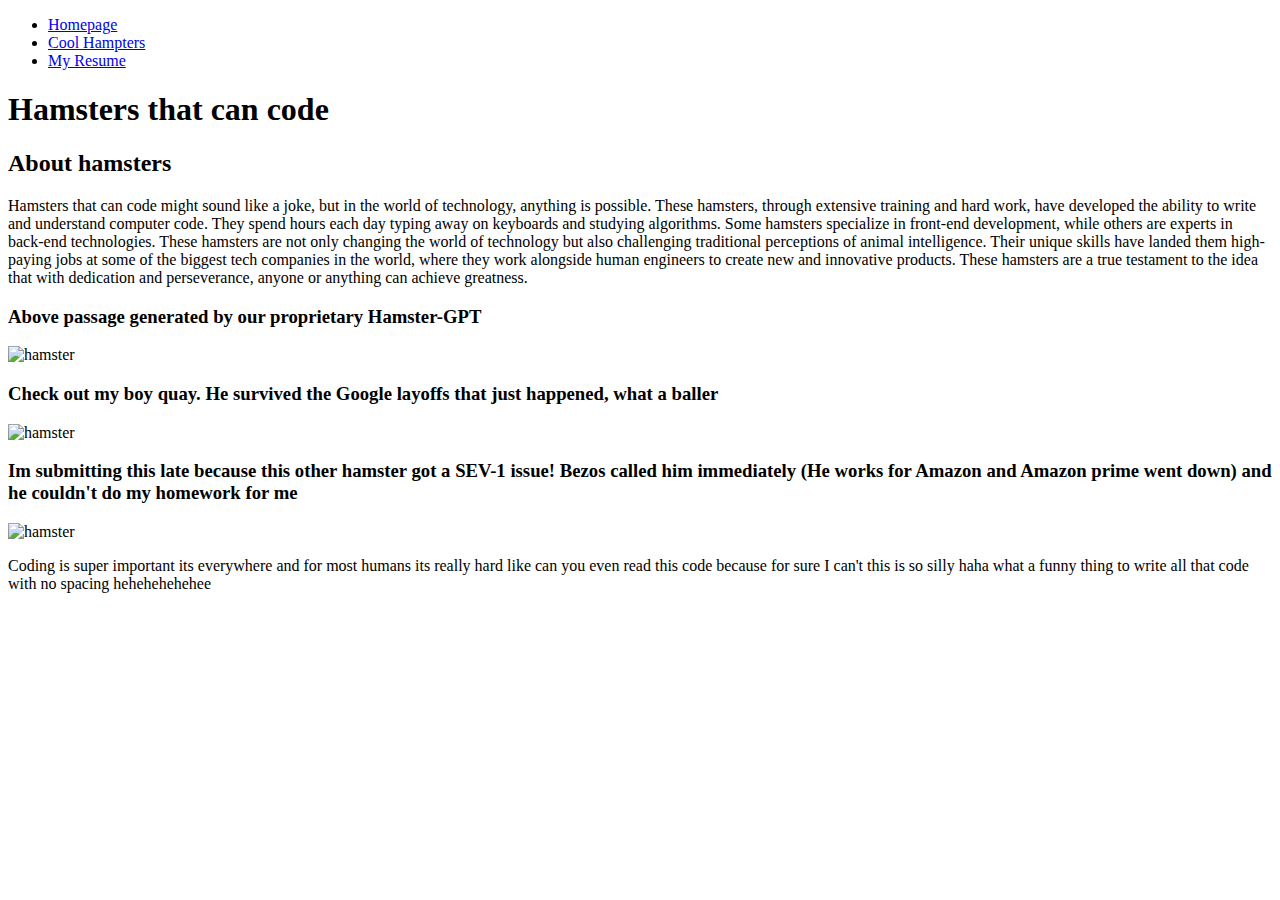
==== index.html @ 9d8e7906 "reformat things" ====
<!DOCTYPE html>
<html lang = "en">
  <head>
    <meta charset = "UTF-8">
    <title> Mark Lou </title>
  </head>
  
  <body>
    <header>
      <nav>
        <ul>
          <li> <a href = "index.html">Homepage</a> </li>
          <li> <a href = "hamsters.html">Cool Hampters</a> </li>
          <li> <a href = "resume.html">My Resume</a> </li>
        </ul>
      </nav>
    </header>

    <h1>Hamsters that can code</h1>
    <h2>About hamsters</h2>
    <p>Hamsters that can code might sound like a joke, but in the world of technology, anything is possible. These hamsters, through extensive training and hard work, have developed the ability to write and understand computer code. They spend hours each day typing away on keyboards and studying algorithms. Some hamsters specialize in front-end development, while others are experts in back-end technologies. These hamsters are not only changing the world of technology but also challenging traditional perceptions of animal intelligence. Their unique skills have landed them high-paying jobs at some of the biggest tech companies in the world, where they work alongside human engineers to create new and innovative products. These hamsters are a true testament to the idea that with dedication and perseverance, anyone or anything can achieve greatness. </p>
    <h3>Above passage generated by our proprietary Hamster-GPT</h3>
    <img src="https://thumbs.dreamstime.com/z/hamster-riding-bike-13423296.jpg" alt="hamster">
    <h3>Check out my boy quay. He survived the Google layoffs that just happened, what a baller</h3>
    <img src="https://preview.redd.it/rrwngkxqu9m61.jpg?auto=webp&s=018e5d558223c693f01a35726063505bb9999018" alt="hamster">
    <h3>Im submitting this late because this other hamster got a SEV-1 issue! Bezos called him immediately (He works for Amazon and Amazon prime went down) and he couldn't do my homework for me</h3>
    <img src="https://wallpapers.com/images/featured/avfu043y2kv52wha.jpg" alt="hamster">
    <p>Coding is super important its everywhere and for most humans its really hard like can you even read this code because for sure I can't this is so silly haha what a funny thing to write all that code with no spacing hehehehehehee </p>
  </body>
</html>
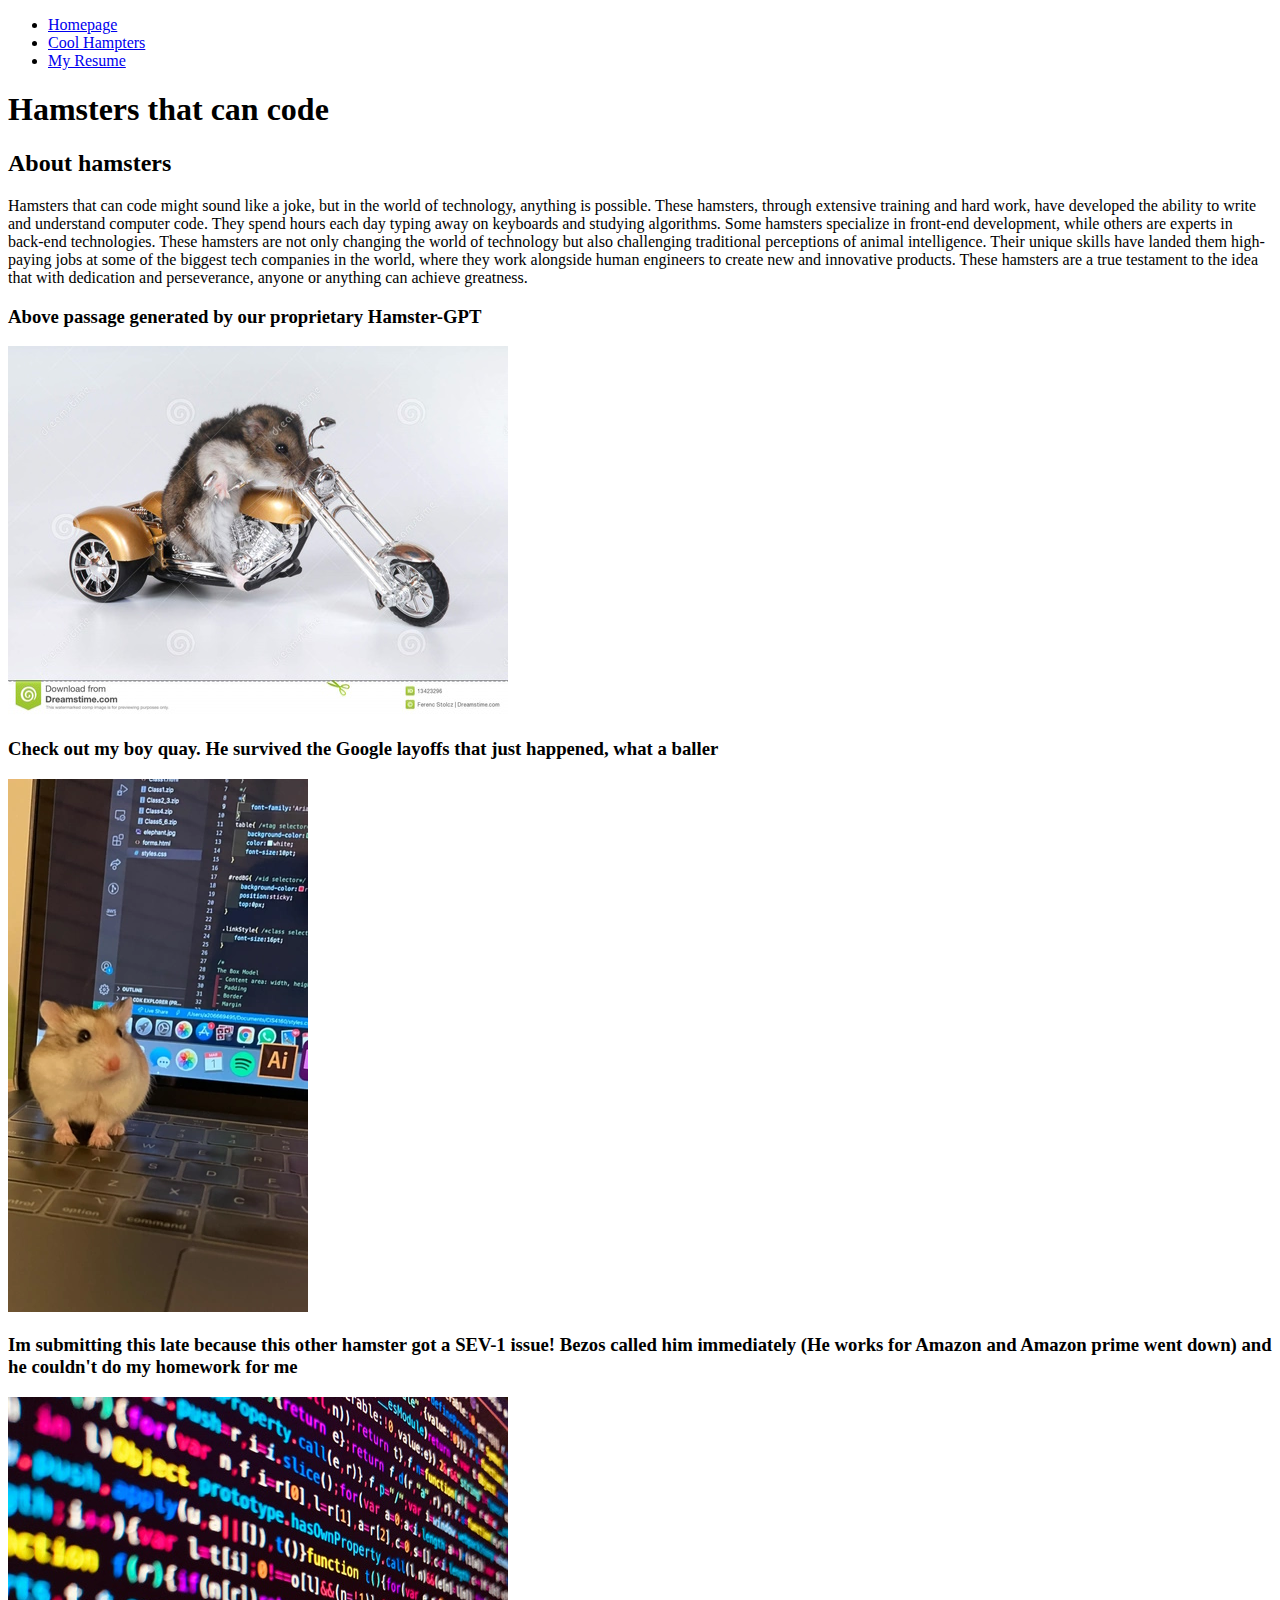
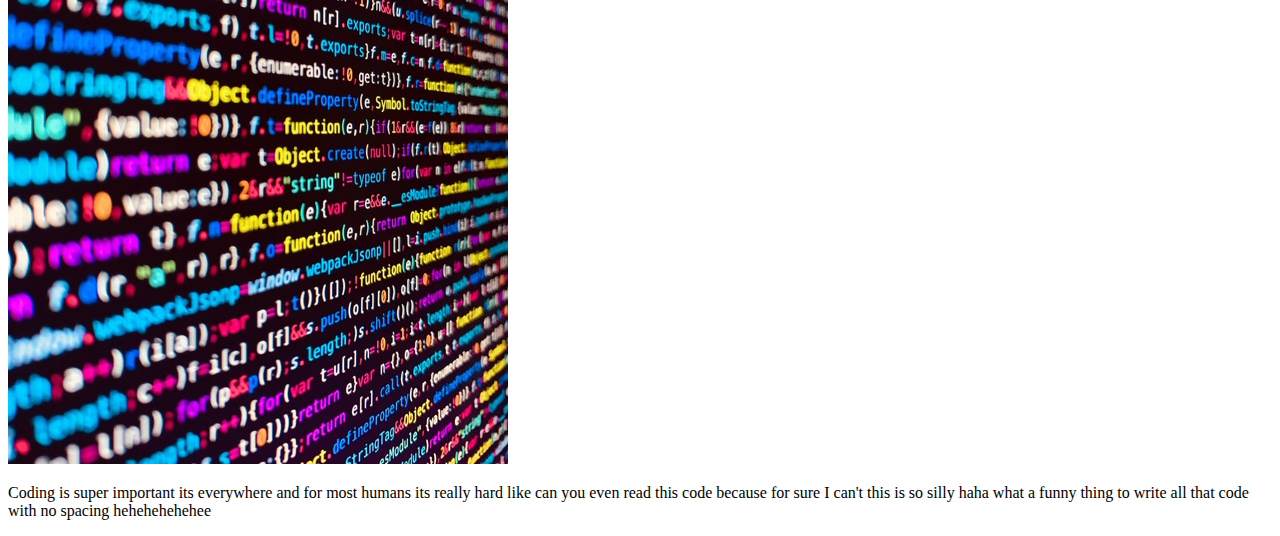
==== commit 4d5097d2: "add sections and resize images" ====
--- a/index.html
+++ b/index.html
@@ -4,7 +4,7 @@
     <meta charset = "UTF-8">
     <title> Mark Lou </title>
   </head>
-  
+
   <body>
     <header>
       <nav>
@@ -20,11 +20,11 @@
     <h2>About hamsters</h2>
     <p>Hamsters that can code might sound like a joke, but in the world of technology, anything is possible. These hamsters, through extensive training and hard work, have developed the ability to write and understand computer code. They spend hours each day typing away on keyboards and studying algorithms. Some hamsters specialize in front-end development, while others are experts in back-end technologies. These hamsters are not only changing the world of technology but also challenging traditional perceptions of animal intelligence. Their unique skills have landed them high-paying jobs at some of the biggest tech companies in the world, where they work alongside human engineers to create new and innovative products. These hamsters are a true testament to the idea that with dedication and perseverance, anyone or anything can achieve greatness. </p>
     <h3>Above passage generated by our proprietary Hamster-GPT</h3>
-    <img src="https://thumbs.dreamstime.com/z/hamster-riding-bike-13423296.jpg" alt="hamster">
+    <img src="media/motorcycle.jpg" alt="hamster">
     <h3>Check out my boy quay. He survived the Google layoffs that just happened, what a baller</h3>
-    <img src="https://preview.redd.it/rrwngkxqu9m61.jpg?auto=webp&s=018e5d558223c693f01a35726063505bb9999018" alt="hamster">
+    <img src="media/quay.webp" alt="hamster">
     <h3>Im submitting this late because this other hamster got a SEV-1 issue! Bezos called him immediately (He works for Amazon and Amazon prime went down) and he couldn't do my homework for me</h3>
-    <img src="https://wallpapers.com/images/featured/avfu043y2kv52wha.jpg" alt="hamster">
+    <img src="media/code.jpg" alt="hamster">
     <p>Coding is super important its everywhere and for most humans its really hard like can you even read this code because for sure I can't this is so silly haha what a funny thing to write all that code with no spacing hehehehehehee </p>
   </body>
 </html>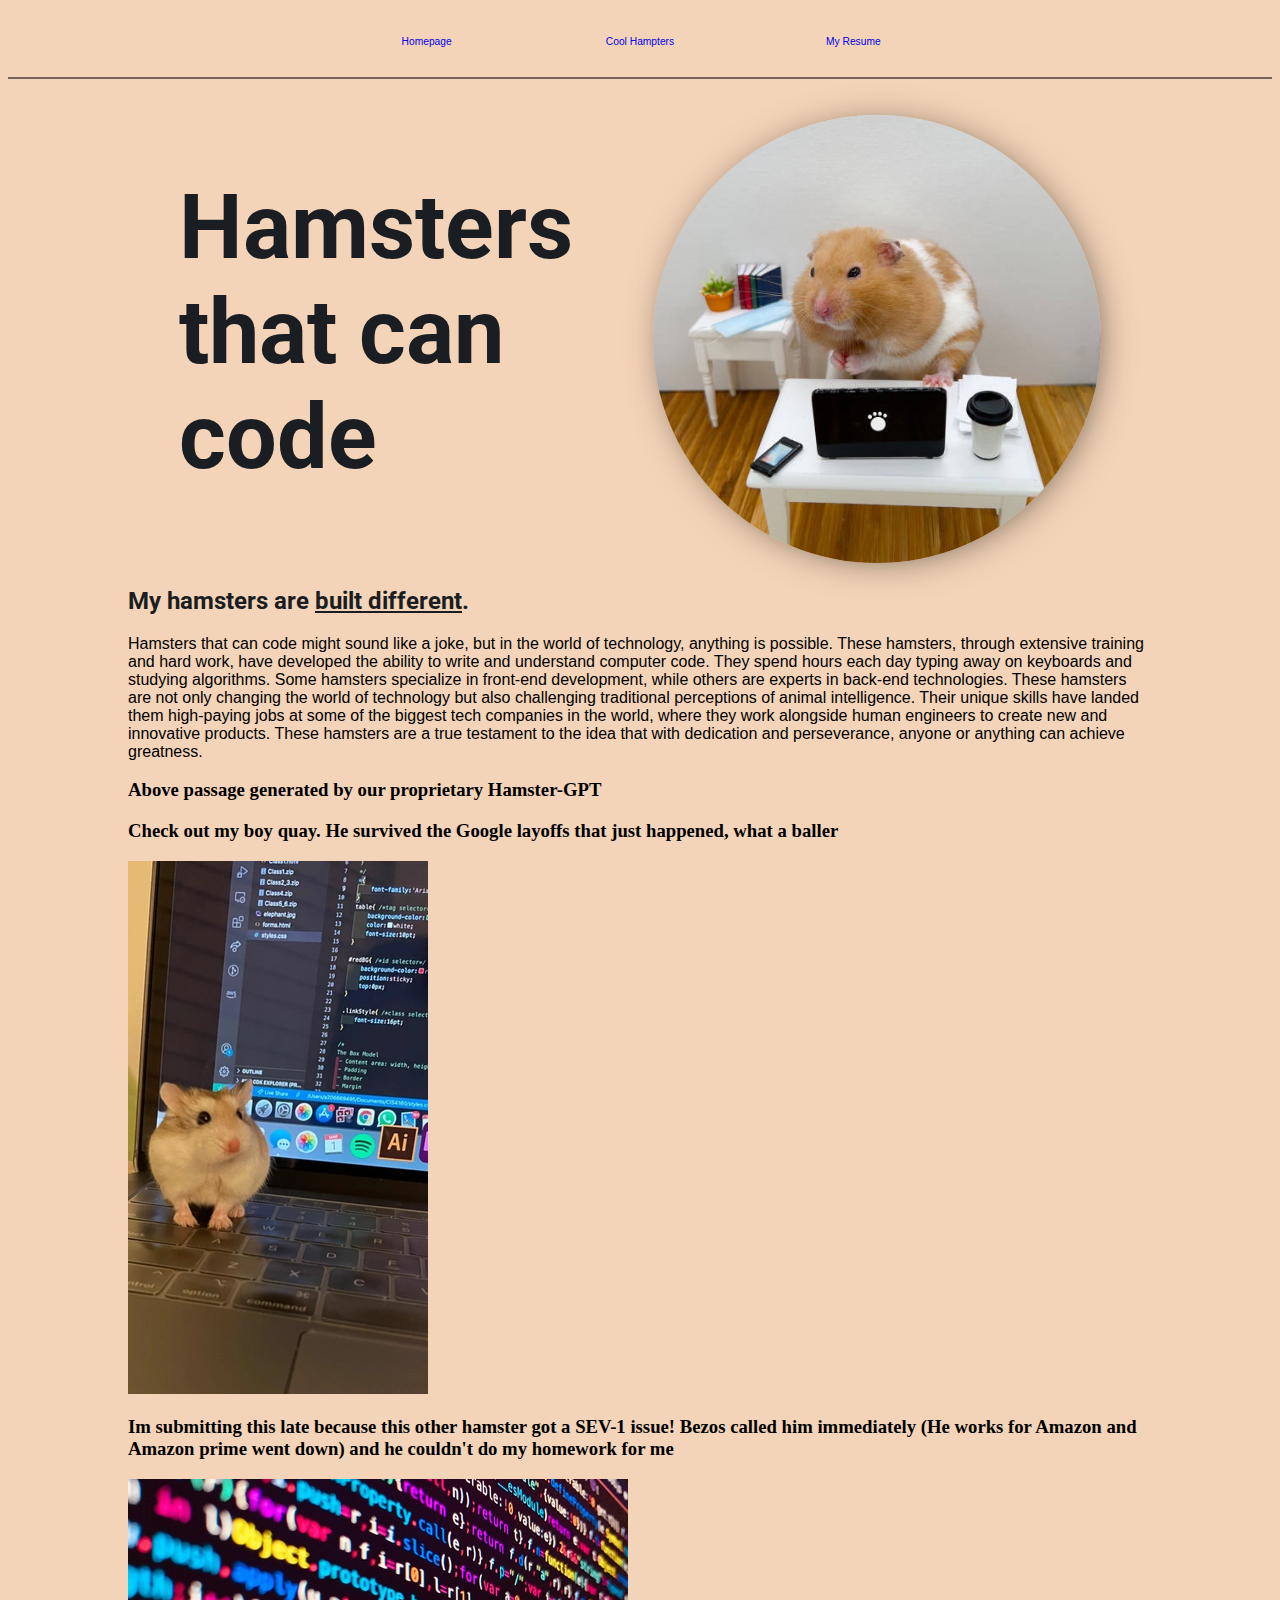
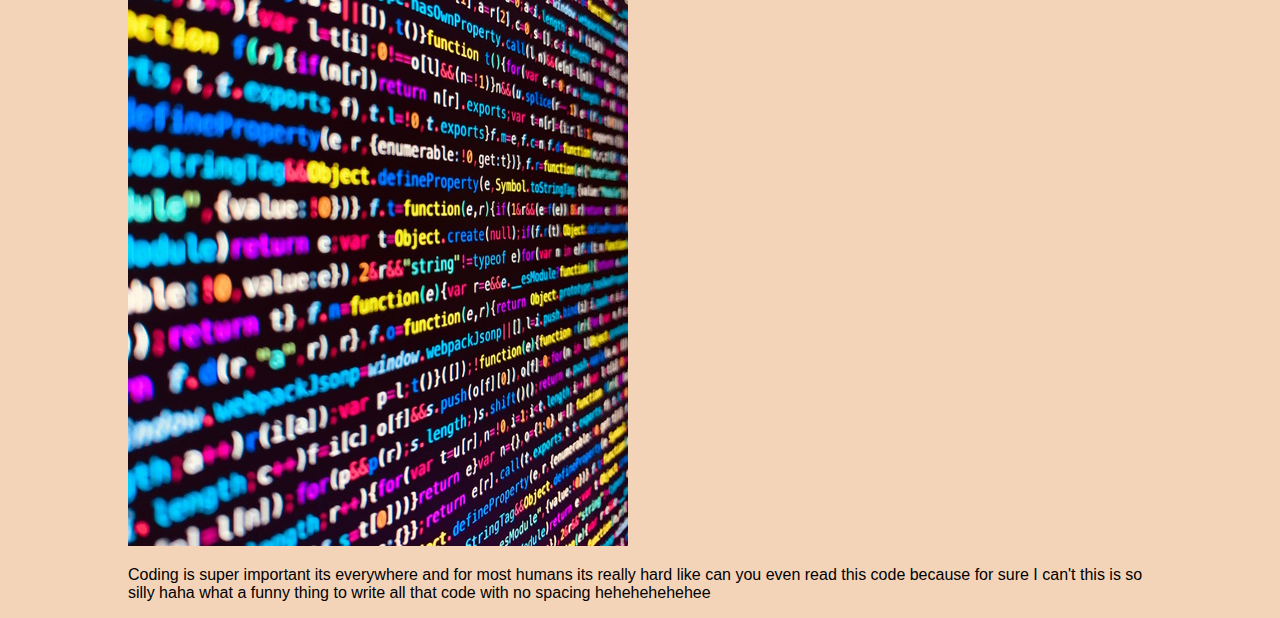
==== commit d560fec8: "first commit" ====
--- a/index.html
+++ b/index.html
@@ -1,30 +1,57 @@
 <!DOCTYPE html>
-<html lang = "en">
+<html lang="en">
   <head>
-    <meta charset = "UTF-8">
-    <title> Mark Lou </title>
+    <link rel="preconnect" href="https://fonts.googleapis.com">
+    <link rel="preconnect" href="https://fonts.gstatic.com" crossorigin>
+    <link href="https://fonts.googleapis.com/css2?family=Roboto:ital,wght@1,700&display=swap" rel="stylesheet">
+    <link rel="stylesheet" href="css/style.css">
+    <meta charset="UTF-8">
+    <title>Mark Lou</title>
   </head>
 
   <body>
     <header>
       <nav>
-        <ul>
-          <li> <a href = "index.html">Homepage</a> </li>
-          <li> <a href = "hamsters.html">Cool Hampters</a> </li>
-          <li> <a href = "resume.html">My Resume</a> </li>
-        </ul>
+          <a href="index.html">
+            <div class="navButton">
+              <p>Homepage</p>
+            </div>
+          </a>
+          <a href="hamsters.html">
+            <div class="navButton">
+              <p>Cool Hampters</p>
+            </div>
+          </a>
+          <a href="resume.html">
+            <div class="navButton">
+              <p>My Resume</p>
+            </div>
+          </a>
       </nav>
     </header>
 
-    <h1>Hamsters that can code</h1>
-    <h2>About hamsters</h2>
-    <p>Hamsters that can code might sound like a joke, but in the world of technology, anything is possible. These hamsters, through extensive training and hard work, have developed the ability to write and understand computer code. They spend hours each day typing away on keyboards and studying algorithms. Some hamsters specialize in front-end development, while others are experts in back-end technologies. These hamsters are not only changing the world of technology but also challenging traditional perceptions of animal intelligence. Their unique skills have landed them high-paying jobs at some of the biggest tech companies in the world, where they work alongside human engineers to create new and innovative products. These hamsters are a true testament to the idea that with dedication and perseverance, anyone or anything can achieve greatness. </p>
-    <h3>Above passage generated by our proprietary Hamster-GPT</h3>
-    <img src="media/motorcycle.jpg" alt="hamster">
-    <h3>Check out my boy quay. He survived the Google layoffs that just happened, what a baller</h3>
-    <img src="media/quay.webp" alt="hamster">
-    <h3>Im submitting this late because this other hamster got a SEV-1 issue! Bezos called him immediately (He works for Amazon and Amazon prime went down) and he couldn't do my homework for me</h3>
-    <img src="media/code.jpg" alt="hamster">
-    <p>Coding is super important its everywhere and for most humans its really hard like can you even read this code because for sure I can't this is so silly haha what a funny thing to write all that code with no spacing hehehehehehee </p>
+    <div class="title">
+      <div class="title1">
+        <h1>Hamsters that can code</h1>
+      </div>
+      <div class="title2">
+        <img class="titleImg shadow" src="media/coding.jpg" alt="hamster">
+      </div>
+    </div>
+
+    <div class="showArea">
+      <h2>My hamsters are <u>built different</u>.</h2>
+
+      <section>
+        <p>Hamsters that can code might sound like a joke, but in the world of technology, anything is possible. These hamsters, through extensive training and hard work, have developed the ability to write and understand computer code. They spend hours each day typing away on keyboards and studying algorithms. Some hamsters specialize in front-end development, while others are experts in back-end technologies. These hamsters are not only changing the world of technology but also challenging traditional perceptions of animal intelligence. Their unique skills have landed them high-paying jobs at some of the biggest tech companies in the world, where they work alongside human engineers to create new and innovative products. These hamsters are a true testament to the idea that with dedication and perseverance, anyone or anything can achieve greatness. </p>
+        <h3>Above passage generated by our proprietary Hamster-GPT</h3>
+        
+        <h3>Check out my boy quay. He survived the Google layoffs that just happened, what a baller</h3>
+        <img src="media/quay.webp" alt="hamster">
+        <h3>Im submitting this late because this other hamster got a SEV-1 issue! Bezos called him immediately (He works for Amazon and Amazon prime went down) and he couldn't do my homework for me</h3>
+        <img src="media/code.jpg" alt="hamster">
+        <p>Coding is super important its everywhere and for most humans its really hard like can you even read this code because for sure I can't this is so silly haha what a funny thing to write all that code with no spacing hehehehehehee </p>
+      </section>
+    </div>
   </body>
 </html>--- a/css/style.css
+++ b/css/style.css
@@ -0,0 +1,83 @@
+header {
+  display: flex;
+  justify-content: center;
+  border-bottom: 2px solid #77625C;
+  margin-bottom: 4vh;
+}
+
+nav {
+  display: flex;
+  justify-content: space-around;
+  padding-top: 0.6vh;
+  padding-bottom: 0.7vh;
+  width: 50vw;
+  text-decoration: none;
+}
+
+a {
+  text-decoration: none;
+}
+
+.navButton {
+  width: 10vw;
+  border-radius: 1rem;
+  padding: 0.8rem;
+  text-align: center;
+  text-decoration: none;
+  font-size: 0.8vw;
+}
+
+.navButton:hover {
+  background-color: #EFA9B3;
+}
+
+.showArea{
+  width: 80vw;
+  margin-left: auto;
+  margin-right: auto;
+}
+
+.title {
+  display: flex;
+  justify-content: center;
+}
+
+.title1 {
+  font-size: 3.5vw;
+  margin-left: 3vw;
+  margin-right: 1vw;
+  width: 35vw;
+}
+
+.title2 {
+  margin-left: 1vw;
+  margin-right: 3vw;
+  width: 35vw;
+}
+
+.shadow {
+  box-shadow: 4px 3px 42px -13px rgba(0,0,0,0.75);
+}
+
+.titleImg {
+  width: 100%;
+  border-radius: 50%;
+}
+
+body {
+  background-color: #F4D4B8;
+}
+
+h1 {
+  font-family: 'Roboto', sans-serif;
+  color: #1A1E23;
+}
+
+h2 {
+  font-family: 'Roboto', sans-serif;
+  color: #1A1E23;
+}
+
+p {
+  font-family: Verdana, Geneva, Tahoma, sans-serif;
+}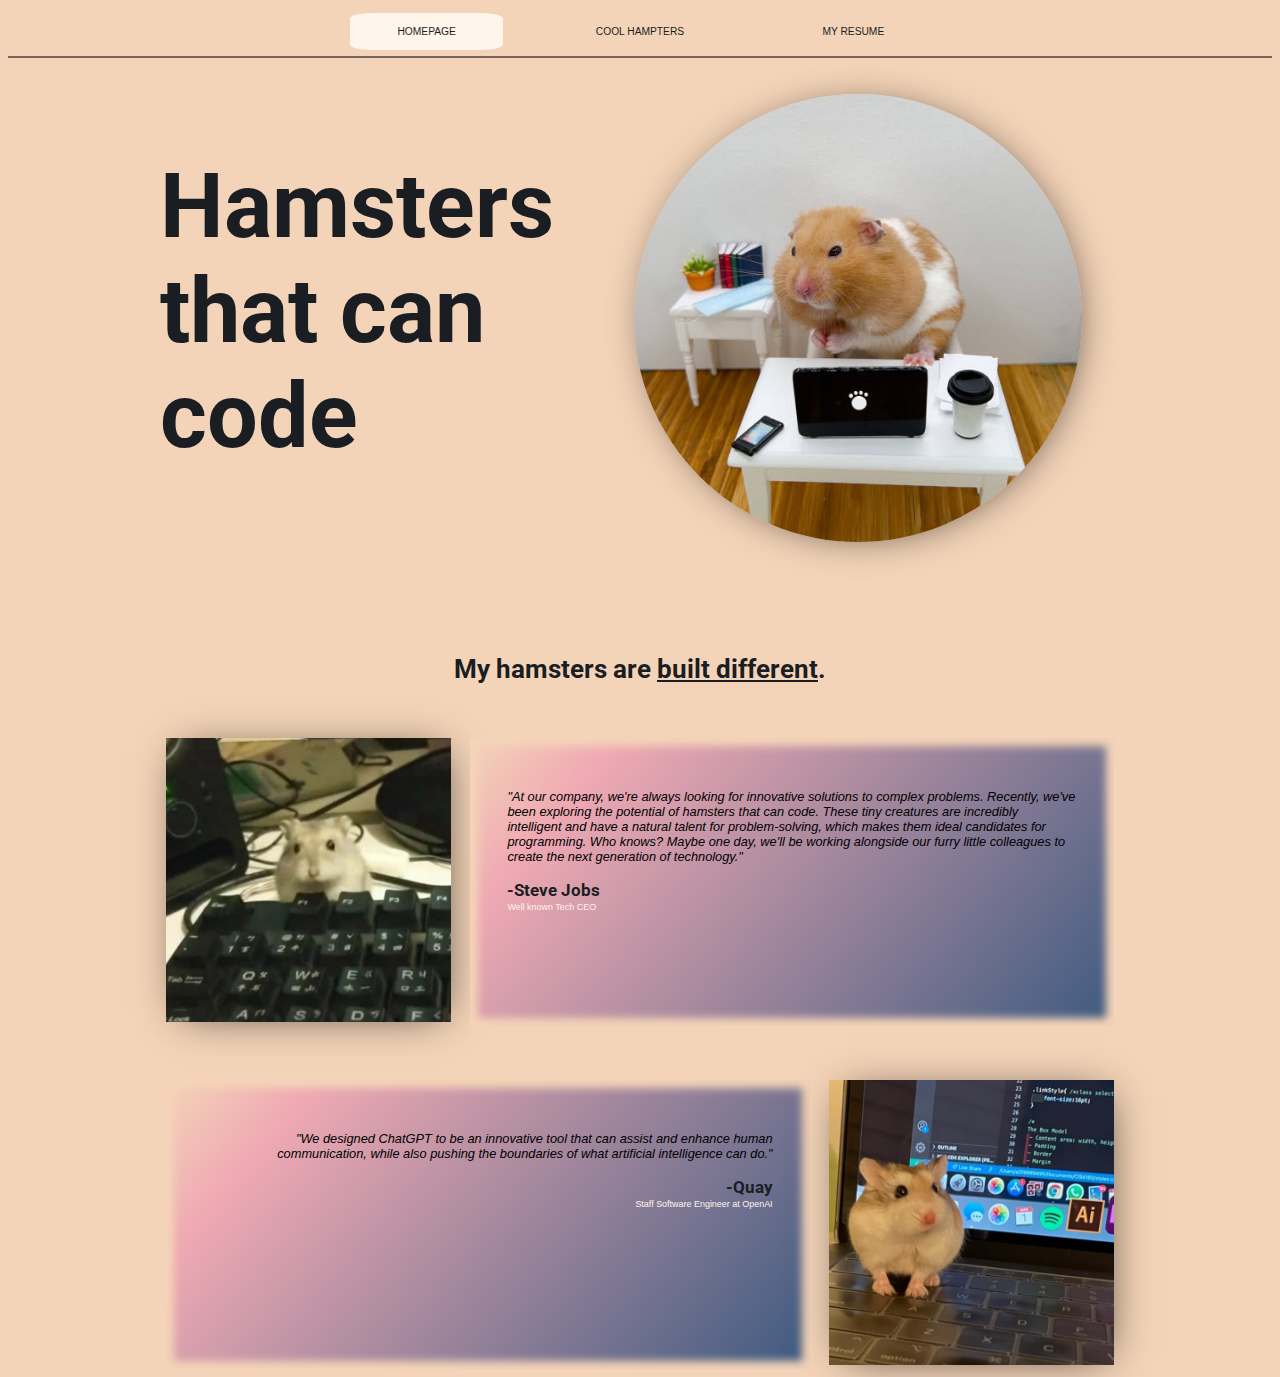
==== commit a5c39682: "finish index" ====
--- a/index.html
+++ b/index.html
@@ -13,18 +13,18 @@
     <header>
       <nav>
           <a href="index.html">
-            <div class="navButton">
-              <p>Homepage</p>
+            <div class="navButton clicked">
+              Homepage
             </div>
           </a>
           <a href="hamsters.html">
             <div class="navButton">
-              <p>Cool Hampters</p>
+              Cool Hampters
             </div>
           </a>
           <a href="resume.html">
             <div class="navButton">
-              <p>My Resume</p>
+              My Resume
             </div>
           </a>
       </nav>
@@ -40,18 +40,30 @@
     </div>
 
     <div class="showArea">
-      <h2>My hamsters are <u>built different</u>.</h2>
+      <h2 class="hamsterMessage">My hamsters are <u>built different</u>.</h2>
 
       <section>
-        <p>Hamsters that can code might sound like a joke, but in the world of technology, anything is possible. These hamsters, through extensive training and hard work, have developed the ability to write and understand computer code. They spend hours each day typing away on keyboards and studying algorithms. Some hamsters specialize in front-end development, while others are experts in back-end technologies. These hamsters are not only changing the world of technology but also challenging traditional perceptions of animal intelligence. Their unique skills have landed them high-paying jobs at some of the biggest tech companies in the world, where they work alongside human engineers to create new and innovative products. These hamsters are a true testament to the idea that with dedication and perseverance, anyone or anything can achieve greatness. </p>
-        <h3>Above passage generated by our proprietary Hamster-GPT</h3>
-        
-        <h3>Check out my boy quay. He survived the Google layoffs that just happened, what a baller</h3>
-        <img src="media/quay.webp" alt="hamster">
-        <h3>Im submitting this late because this other hamster got a SEV-1 issue! Bezos called him immediately (He works for Amazon and Amazon prime went down) and he couldn't do my homework for me</h3>
-        <img src="media/code.jpg" alt="hamster">
-        <p>Coding is super important its everywhere and for most humans its really hard like can you even read this code because for sure I can't this is so silly haha what a funny thing to write all that code with no spacing hehehehehehee </p>
-      </section>
+        <div class="infoRow1">
+          <div class="infoCol12">
+            <img class="info1Img shadow" src="media/keyboard.jpg" alt="keyboard hamster">
+          </div>
+          <div class="infoCol1">
+            <p><em>"At our company, we're always looking for innovative solutions to complex problems. Recently, we've been exploring the potential of hamsters that can code. These tiny creatures are incredibly intelligent and have a natural talent for problem-solving, which makes them ideal candidates for programming. Who knows? Maybe one day, we'll be working alongside our furry little colleagues to create the next generation of technology."</em></p>
+            <h3>-Steve Jobs</h3>
+            <p class="subtext">Well known Tech CEO</p>
+          </div>
+        </div>
+
+        <div class="infoRow2">
+          <div class="infoCol2">
+            <p><em>"We designed ChatGPT to be an innovative tool that can assist and enhance human communication, while also pushing the boundaries of what artificial intelligence can do."</em></p>
+            <h3>-Quay</h3>
+            <p class="subtext">Staff Software Engineer at OpenAI</p>
+          </div>
+          <div class="infoCol22">
+            <img class="info1Img shadow" src="media/quay.jpg" alt="quay hamster">
+          </div>
+        </div>
     </div>
   </body>
 </html>--- a/css/style.css
+++ b/css/style.css
@@ -20,19 +20,27 @@
 
 .navButton {
   width: 10vw;
-  border-radius: 1rem;
-  padding: 0.8rem;
+  padding: 1vw;
   text-align: center;
   text-decoration: none;
   font-size: 0.8vw;
+  text-transform: uppercase;
+  color: #1A1E23;
+  border-radius: 15%;
+  transition: 200ms ease;
+}
+
+.clicked {
+  background-color: #FFF6EB;
 }
 
 .navButton:hover {
-  background-color: #EFA9B3;
+  background-color: #FFF6EB;
+  box-shadow: inset 0 0 10px #EFA9B3;
 }
 
 .showArea{
-  width: 80vw;
+  width: 74vw;
   margin-left: auto;
   margin-right: auto;
 }
@@ -40,11 +48,11 @@
 .title {
   display: flex;
   justify-content: center;
+  margin-bottom: 12vh;
 }
 
 .title1 {
   font-size: 3.5vw;
-  margin-left: 3vw;
   margin-right: 1vw;
   width: 35vw;
 }
@@ -55,6 +63,48 @@
   width: 35vw;
 }
 
+.infoRow1{
+  margin-top: 6vh;
+  display: flex;
+}
+
+.infoCol1{
+  width: 60%;
+  margin-left: 2%;
+  padding: 4%;
+  background: linear-gradient(130deg, rgba(244,212,184,1) 0%, rgba(239,169,179,1) 17%, rgba(61,90,128,1) 100%);
+  box-shadow: 0 0 8px 8px #F4D4B8 inset;
+}
+
+.infoCol12{
+  width: 30%;
+  box-shadow: 0 0 8px 8px #F4D4B8 inset;
+}
+
+.info1Img{
+  width: 100%;
+}
+
+.infoRow2{
+  margin-top: 6vh;
+  display: flex;
+}
+
+.infoCol2{
+  align-items: center;
+  width: 60%;
+  margin-right: 2%;
+  padding: 4%;
+  background: linear-gradient(130deg, rgba(244,212,184,1) 0%, rgba(239,169,179,1) 17%, rgba(61,90,128,1) 100%);
+  box-shadow: 0 0 8px 8px #F4D4B8 inset;
+  text-align: right;
+}
+
+.infoCol22{
+  width: 30%;
+  box-shadow: 0 0 8px 8px #F4D4B8 inset;
+}
+
 .shadow {
   box-shadow: 4px 3px 42px -13px rgba(0,0,0,0.75);
 }
@@ -62,6 +112,11 @@
 .titleImg {
   width: 100%;
   border-radius: 50%;
+}
+
+.hamsterMessage {
+  text-align: center;
+  font-size: 2vw;
 }
 
 body {
@@ -78,6 +133,24 @@
   color: #1A1E23;
 }
 
+h3 {
+  font-family: 'Roboto', sans-serif;
+  color: #1A1E23;
+  font-size: 1.3vw;
+  margin-bottom: 0px;
+}
+
+.subtext {
+  color: #FFF6EB;
+  font-size: 0.7vw;
+  margin-top: 2px;
+}
+
+
+body {
+  font-family: Verdana, Geneva, Tahoma, sans-serif;
+}
+
 p {
-  font-family: Verdana, Geneva, Tahoma, sans-serif;
+  font-size: 1vw;
 }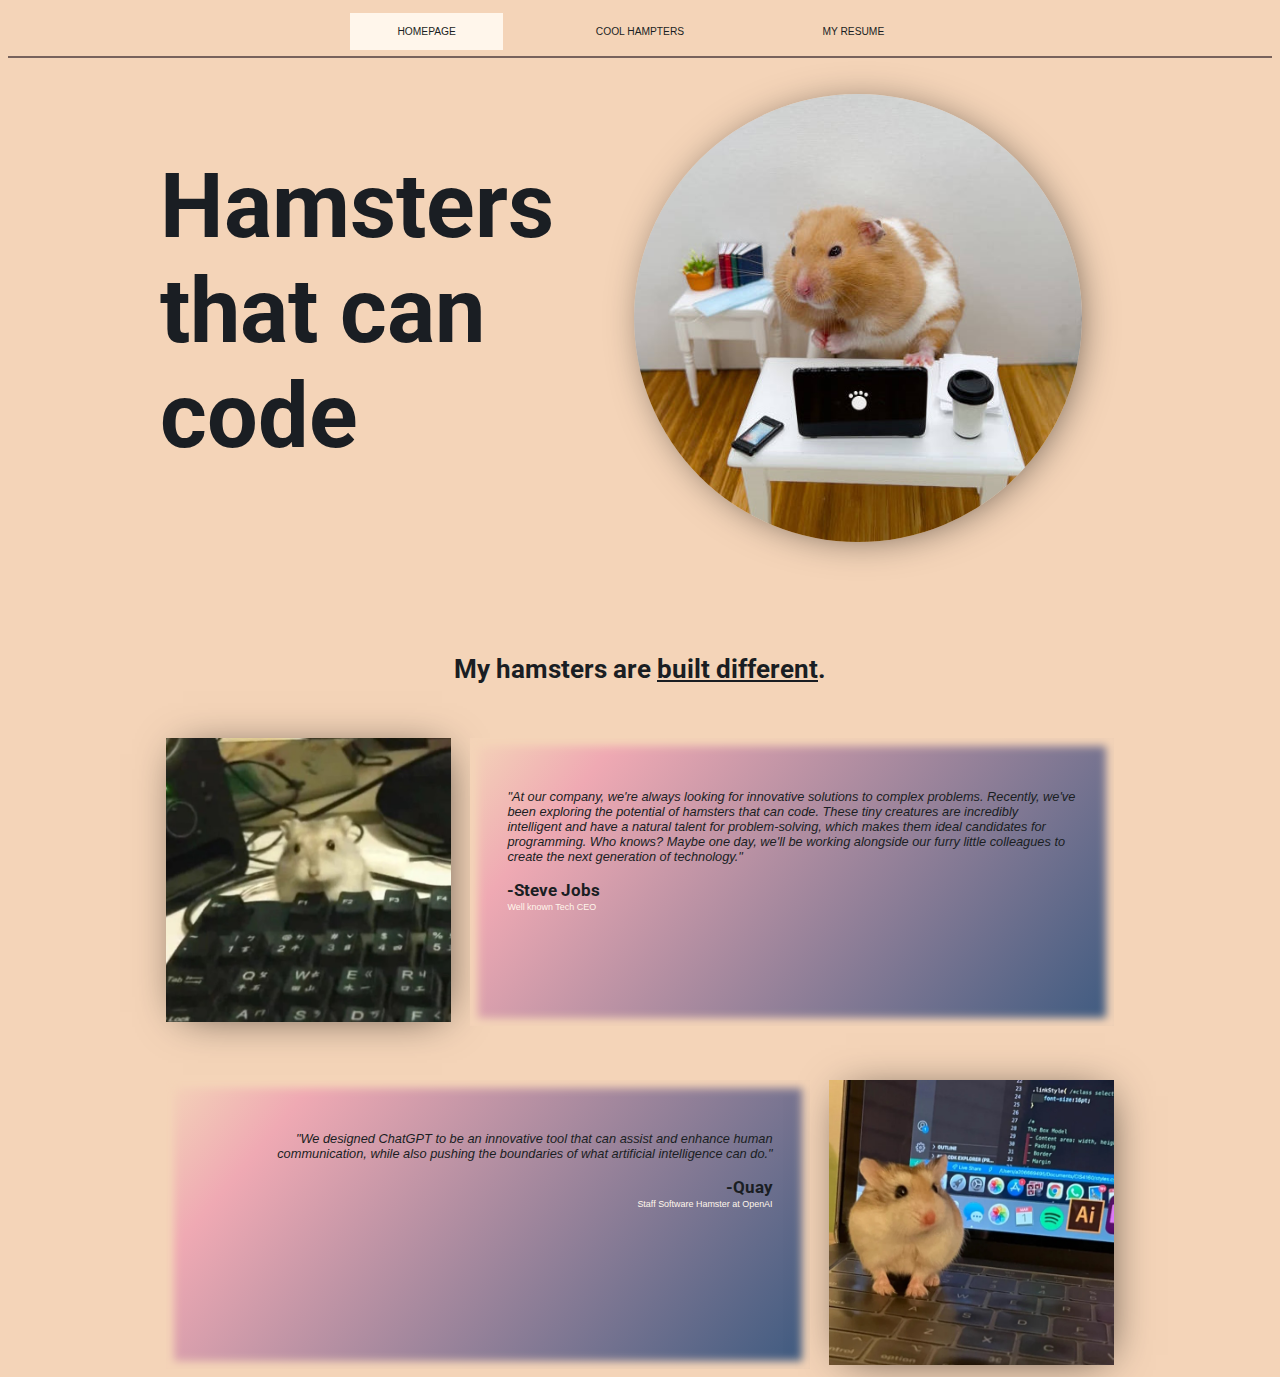
==== commit e8268814: "add some stuff" ====
--- a/index.html
+++ b/index.html
@@ -58,7 +58,7 @@
           <div class="infoCol2">
             <p><em>"We designed ChatGPT to be an innovative tool that can assist and enhance human communication, while also pushing the boundaries of what artificial intelligence can do."</em></p>
             <h3>-Quay</h3>
-            <p class="subtext">Staff Software Engineer at OpenAI</p>
+            <p class="subtext">Staff Software Hamster at OpenAI</p>
           </div>
           <div class="infoCol22">
             <img class="info1Img shadow" src="media/quay.jpg" alt="quay hamster">
--- a/css/style.css
+++ b/css/style.css
@@ -1,3 +1,5 @@
+/* Shared */
+
 header {
   display: flex;
   justify-content: center;
@@ -26,7 +28,6 @@
   font-size: 0.8vw;
   text-transform: uppercase;
   color: #1A1E23;
-  border-radius: 15%;
   transition: 200ms ease;
 }
 
@@ -44,6 +45,43 @@
   margin-left: auto;
   margin-right: auto;
 }
+
+.shadow {
+  box-shadow: 4px 3px 42px -13px rgba(0,0,0,0.75);
+}
+
+h1 {
+  font-family: 'Roboto', sans-serif;
+}
+
+h2 {
+  font-family: 'Roboto', sans-serif;
+}
+
+h3 {
+  font-family: 'Roboto', sans-serif;
+  font-size: 1.3vw;
+  margin-bottom: 0px;
+}
+
+.subtext {
+  color: #FFF6EB;
+  font-size: 0.7vw;
+  margin-top: 2px;
+}
+
+
+body {
+  font-family: Verdana, Geneva, Tahoma, sans-serif;
+  background-color: #F4D4B8;
+  color: #1A1E23;
+}
+
+p {
+  font-size: 1vw;
+}
+
+/* Index page */
 
 .title {
   display: flex;
@@ -105,10 +143,6 @@
   box-shadow: 0 0 8px 8px #F4D4B8 inset;
 }
 
-.shadow {
-  box-shadow: 4px 3px 42px -13px rgba(0,0,0,0.75);
-}
-
 .titleImg {
   width: 100%;
   border-radius: 50%;
@@ -119,38 +153,57 @@
   font-size: 2vw;
 }
 
-body {
-  background-color: #F4D4B8;
-}
-
-h1 {
-  font-family: 'Roboto', sans-serif;
-  color: #1A1E23;
-}
-
-h2 {
-  font-family: 'Roboto', sans-serif;
-  color: #1A1E23;
-}
-
-h3 {
-  font-family: 'Roboto', sans-serif;
-  color: #1A1E23;
-  font-size: 1.3vw;
-  margin-bottom: 0px;
-}
-
-.subtext {
-  color: #FFF6EB;
-  font-size: 0.7vw;
-  margin-top: 2px;
-}
-
-
-body {
+/* resume page */
+
+.notification {
+  width: 900px;
+  background: linear-gradient(130deg, rgba(244,212,184,1) 0%, rgba(239,169,179,1) 17%, rgba(61,90,128,1) 100%);
+  box-shadow: 0 0 8px 8px #F4D4B8 inset;
+  text-align: center;
+  margin-left: auto;
+  margin-right: auto;
+  margin-top: 100px;
+  padding: 100px;
+}
+
+.resume {
+  background-color: white;
+  color: black;
   font-family: Verdana, Geneva, Tahoma, sans-serif;
-}
-
-p {
-  font-size: 1vw;
-}+  width: 1400px;
+  margin-left: auto;
+  margin-right: auto;
+  padding: 100px;
+  font-size: 20px;
+}
+
+.resume em {
+  font-weight: 300;
+}
+
+.resumeTitle {
+  font-size: 50px;
+}
+
+h4 {
+  margin: 0px;
+  padding: 0px;
+  font-size: 23px;
+}
+
+.date {
+  color: gray;
+  font-weight: 300;
+}
+
+.experienceTitle {
+  justify-content: space-between;
+  display: flex;
+  margin: 0px;
+  padding: 0px;
+}
+
+.sectionHead {
+  font-size: 30px;
+  color: #f66b80;
+}
